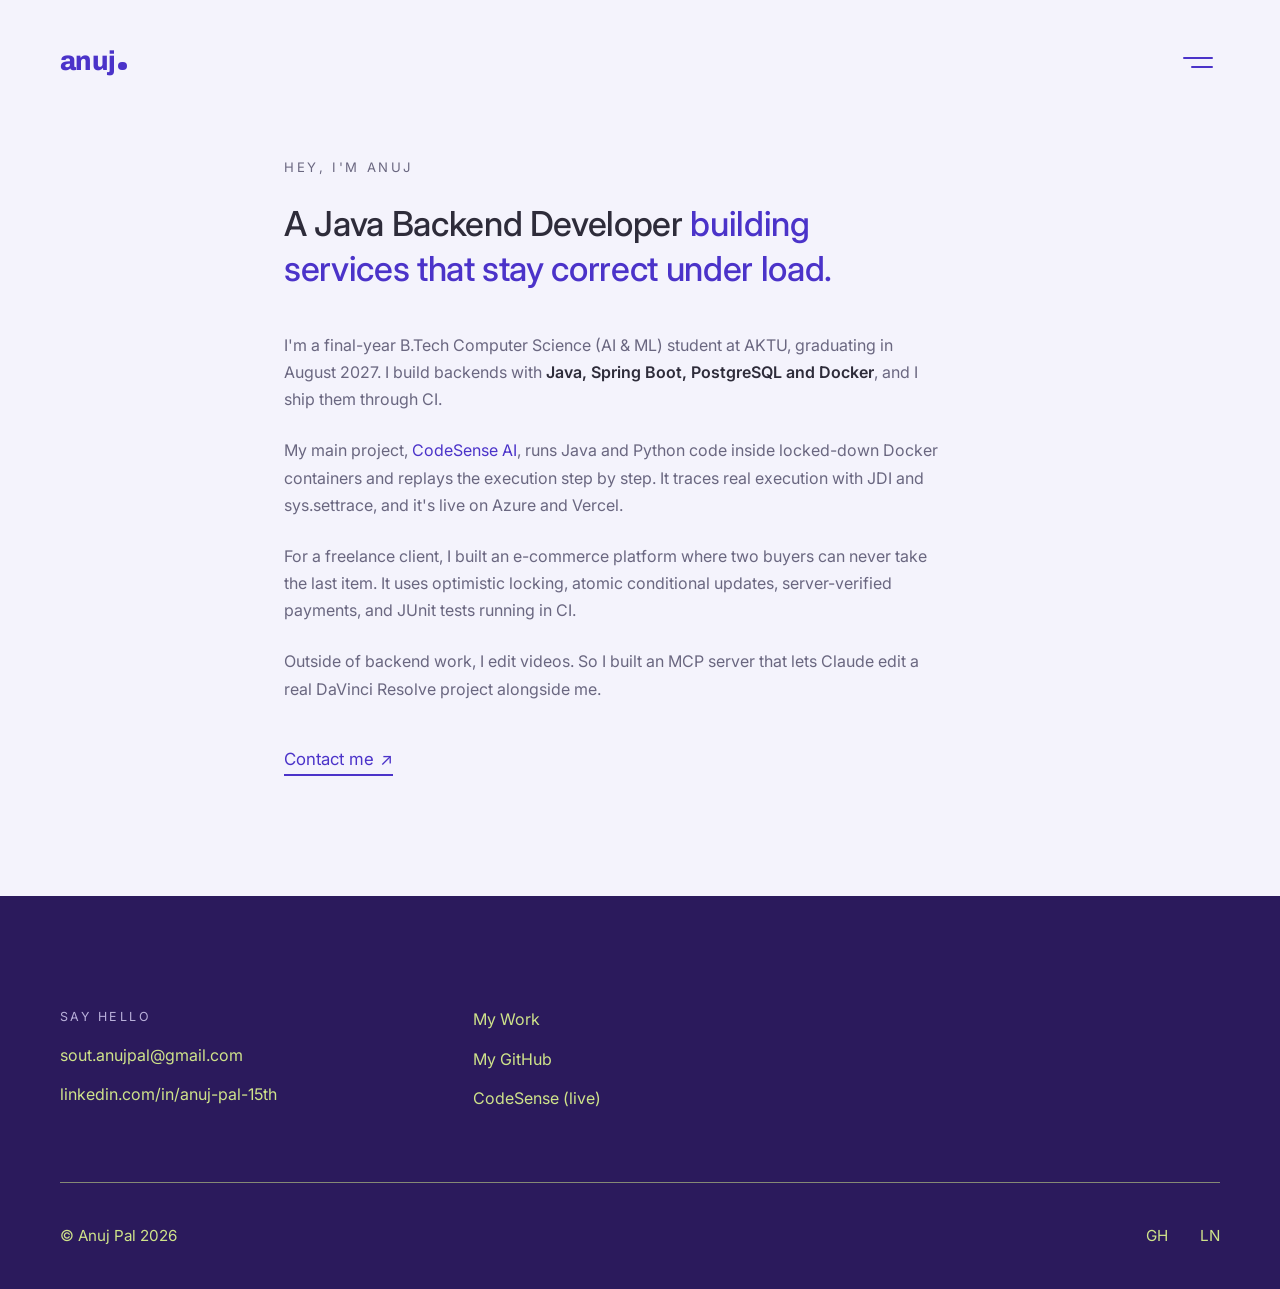
==== index.html @ 96952df8 "Minimal portfolio site: home and /work pages Co-Authored-By: Claude Opus 5.5 <noreply@anthropic.com>" ====
<!doctype html>
<html lang="en">
<head>
  <meta charset="utf-8">
  <meta name="viewport" content="width=device-width, initial-scale=1, viewport-fit=cover">
  <title>Anuj Pal · Java Backend Developer</title>
  <meta name="description" content="Anuj Pal, Java backend developer. Spring Boot, PostgreSQL, Docker and CI/CD. Final-year B.Tech CSE (AI & ML), graduating August 2027.">
  <meta property="og:title" content="Anuj Pal · Java Backend Developer">
  <meta property="og:description" content="I build Spring Boot services that stay correct under load.">
  <meta property="og:type" content="website">
  <link rel="icon" href="favicon.svg" type="image/svg+xml">
  <link rel="preconnect" href="https://fonts.googleapis.com">
  <link rel="preconnect" href="https://fonts.gstatic.com" crossorigin>
  <link rel="stylesheet" href="https://fonts.googleapis.com/css2?family=Inter:wght@400;500;600;700&family=Archivo:wdth,wght@62..125,500..900&display=swap">
  <link rel="stylesheet" href="styles.css">
  <script src="main.js" defer></script>
</head>
<body>
  <header class="gutter">
    <div class="shell">
      <a class="logo" href="./" aria-label="Anuj Pal, home">anuj<i aria-hidden="true"></i></a>
      <button class="burger" type="button" id="burger" aria-expanded="false" aria-controls="menu" aria-label="Open menu"><span></span><span></span></button>
    </div>
  </header>

  <nav class="menu" id="menu" aria-label="Menu">
    <ul>
      <li><a href="work/">My Work</a></li>
      <li><a href="https://github.com/Anujpal-15th" target="_blank" rel="noopener">My GitHub</a></li>
      <li><a href="https://codesense-ai-phi.vercel.app" target="_blank" rel="noopener">CodeSense (live)</a></li>
    </ul>
    <p class="lbl">Say hello</p>
    <ul><li><a href="mailto:sout.anujpal@gmail.com">sout.anujpal@gmail.com</a></li></ul>
    <div class="socials">
      <a href="https://github.com/Anujpal-15th" target="_blank" rel="noopener">GH</a>
      <a href="https://www.linkedin.com/in/anuj-pal-15th/" target="_blank" rel="noopener">LN</a>
    </div>
  </nav>

  <main class="gutter">
    <div class="shell">
      <section class="read">
        <p class="eyebrow rise">Hey, I'm Anuj</p>
        <h1 class="headline rise" style="animation-delay:.08s">A Java Backend Developer <em>building services that stay correct under load.</em></h1>
        <p class="rise" style="animation-delay:.16s">I'm a final-year B.Tech Computer Science (AI &amp; ML) student at AKTU, graduating in August 2027. I build backends with <strong>Java, Spring Boot, PostgreSQL and Docker</strong>, and I ship them through CI.</p>
        <p class="rise" style="animation-delay:.22s">My main project, <a href="https://codesense-ai-phi.vercel.app" target="_blank" rel="noopener">CodeSense AI</a>, runs Java and Python code inside locked-down Docker containers and replays the execution step by step. It traces real execution with JDI and sys.settrace, and it's live on Azure and Vercel.</p>
        <p class="rise" style="animation-delay:.28s">For a freelance client, I built an e-commerce platform where two buyers can never take the last item. It uses optimistic locking, atomic conditional updates, server-verified payments, and JUnit tests running in CI.</p>
        <p class="rise" style="animation-delay:.34s">Outside of backend work, I edit videos. So I built an MCP server that lets Claude edit a real DaVinci Resolve project alongside me.</p>
        <a class="cta rise" style="animation-delay:.4s" href="#contact">Contact me <span class="arr" aria-hidden="true">↗</span></a>
      </section>
    </div>
  </main>

  <footer class="gutter" id="contact">
    <div class="shell">
      <div class="foot-top">
        <div>
          <p class="lbl">Say hello</p>
          <ul>
            <li><a href="mailto:sout.anujpal@gmail.com">sout.anujpal@gmail.com</a></li>
            <li><a href="https://www.linkedin.com/in/anuj-pal-15th/" target="_blank" rel="noopener">linkedin.com/in/anuj-pal-15th</a></li>
          </ul>
        </div>
        <ul class="links">
          <li><a href="work/">My Work</a></li>
          <li><a href="https://github.com/Anujpal-15th" target="_blank" rel="noopener">My GitHub</a></li>
          <li><a href="https://codesense-ai-phi.vercel.app" target="_blank" rel="noopener">CodeSense (live)</a></li>
        </ul>
      </div>
      <div class="foot-bot">
        <span>© Anuj Pal 2026</span>
        <nav aria-label="Profiles">
          <a href="https://github.com/Anujpal-15th" target="_blank" rel="noopener">GH</a>
          <a href="https://www.linkedin.com/in/anuj-pal-15th/" target="_blank" rel="noopener">LN</a>
        </nav>
      </div>
    </div>
  </footer>
</body>
</html>
---- styles.css ----
:root {
  --bg: #F4F3FC;
  --card: #FFFFFF;
  --tile: #F7F6FD;
  --ink: #2E2C3A;
  --muted: #6A6780;
  --accent: #4B33C9;
  --line: #E4E1F3;
  --foot: #2B1A5C;
  --foot-ink: #CFE38A;
  --foot-muted: #B9B0DA;
  --sans: "Inter", "Segoe UI", system-ui, sans-serif;
  --display: "Archivo", "Inter", Arial, sans-serif;
  color-scheme: light;
}
@media (prefers-color-scheme: dark) {
  :root {
    --bg: #12111C; --card: #1A1828; --tile: #161424; --ink: #E7E5F2; --muted: #9D99B5; --accent: #A898FF; --line: #2A2740;
    --foot: #1F1446; --foot-ink: #CFE38A; --foot-muted: #A59CCB;
    color-scheme: dark;
  }
}

* { box-sizing: border-box; }
body { margin: 0; background: var(--bg); color: var(--ink); font-family: var(--sans); font-size: 1rem; line-height: 1.7; -webkit-font-smoothing: antialiased; }
a { color: var(--accent); text-decoration: none; }
:focus-visible { outline: 2px solid var(--accent); outline-offset: 3px; border-radius: 3px; }
.gutter { padding-left: max(16px, env(safe-area-inset-left, 0px)); padding-right: max(16px, env(safe-area-inset-right, 0px)); }
.shell { max-width: 1160px; margin: 0 auto; }

/* header */
header { padding-block: 40px 0; }
header .shell { display: flex; justify-content: space-between; align-items: center; }
.logo { font-family: var(--display); font-variation-settings: "wdth" 96, "wght" 800; font-size: 1.7rem; color: var(--accent); letter-spacing: -0.02em; line-height: 1; display: inline-flex; align-items: baseline; }
.logo i { display: inline-block; width: 0.32em; height: 0.32em; border-radius: 50%; background: var(--accent); margin-left: 2px; transition: transform .4s cubic-bezier(.3,1.6,.5,1); }
.logo:hover i { transform: translateY(-0.5em); }
.burger { width: 44px; height: 44px; border: 0; background: none; cursor: pointer; display: grid; place-content: center; gap: 7px; position: relative; z-index: 12; }
.burger span { display: block; height: 2px; background: var(--accent); border-radius: 2px; transition: transform .35s ease, width .35s ease; }
.burger span:first-child { width: 30px; }
.burger span:last-child { width: 22px; justify-self: end; }
.burger[aria-expanded="true"] span:first-child { transform: translateY(4.5px) rotate(45deg); width: 26px; }
.burger[aria-expanded="true"] span:last-child { transform: translateY(-4.5px) rotate(-45deg); width: 26px; }

/* menu card */
.menu {
  position: fixed; z-index: 11;
  top: calc(env(safe-area-inset-top, 0px) + 18px);
  right: max(16px, env(safe-area-inset-right, 0px));
  width: min(290px, calc(100vw - 32px));
  background: var(--card); border: 1px solid var(--line); border-radius: 4px;
  padding: 76px 40px 36px;
  box-shadow: 0 24px 60px -24px rgba(43, 26, 92, 0.25);
  transform-origin: top right; transform: scale(0.92); opacity: 0; visibility: hidden;
  transition: transform .3s cubic-bezier(.2,.8,.2,1), opacity .2s ease, visibility 0s .3s;
}
.menu.open { transform: none; opacity: 1; visibility: visible; transition: transform .3s cubic-bezier(.2,.8,.2,1), opacity .2s ease; }
.menu ul { list-style: none; margin: 0; padding: 0; display: grid; gap: 10px; font-size: 0.9rem; }
.menu .lbl { font-size: 0.72rem; letter-spacing: 0.18em; text-transform: uppercase; color: var(--muted); opacity: .6; margin: 28px 0 12px; }
.menu .socials { display: flex; gap: 22px; margin-top: 30px; font-size: 0.72rem; letter-spacing: 0.06em; }
.menu a:hover { text-decoration: underline; text-underline-offset: 4px; }

/* home */
main { padding-block: 72px 120px; }
.read { max-width: 760px; margin: 0 auto; padding-left: clamp(0px, 4vw, 24px); }
.eyebrow { font-size: 0.82rem; letter-spacing: 0.2em; text-transform: uppercase; color: var(--muted); margin: 0 0 22px; }
h1.headline { font-weight: 500; font-size: clamp(1.6rem, 3.6vw, 2.15rem); line-height: 1.3; letter-spacing: -0.01em; margin: 0 0 40px; text-wrap: balance; }
h1.headline em { font-style: normal; color: var(--accent); }
.read p { margin: 0 0 24px; color: var(--muted); max-width: 66ch; }
.read p strong { color: var(--ink); font-weight: 600; }
.cta { display: inline-flex; gap: 6px; align-items: center; margin-top: 18px; font-size: 1.05rem; padding-bottom: 3px; background: linear-gradient(var(--accent), var(--accent)) left bottom / 100% 2px no-repeat; transition: background-size .35s ease; }
.cta:hover { background-size: 0% 2px; background-position: right bottom; }
.cta .arr { display: inline-block; transition: transform .3s ease; }
.cta:hover .arr { transform: translate(3px, -3px); }

/* work */
.page-title { text-align: center; margin: 0 0 6px; font-weight: 600; font-size: 1.7rem; letter-spacing: -0.01em; }
.page-title span { color: var(--muted); font-weight: 500; }
.page-sub { text-align: center; color: var(--muted); font-size: 0.95rem; margin: 0 0 48px; }
.grid { display: grid; grid-template-columns: repeat(3, minmax(0, 1fr)); gap: 16px; max-width: 940px; margin: 0 auto; }
.item { background: var(--card); border-radius: 2px; overflow: hidden; display: flex; flex-direction: column; transition: transform .35s cubic-bezier(.2,.8,.2,1), box-shadow .35s ease; }
.item:hover { transform: translateY(-4px); box-shadow: 0 22px 40px -26px rgba(43, 26, 92, 0.35); }
.mark { background: var(--tile); aspect-ratio: 16 / 8; display: grid; place-items: center; }
.mark b { font-family: var(--display); font-size: clamp(1.3rem, 2.4vw, 1.75rem); letter-spacing: -0.02em; font-variation-settings: "wdth" var(--w, 100), "wght" 800; transition: font-variation-settings .5s ease; }
.item:hover .mark b { font-variation-settings: "wdth" 120, "wght" 900; }
.meta { padding: 20px 28px 24px; display: grid; gap: 2px; }
.meta .nm { font-weight: 600; font-size: 0.9rem; }
.meta .what { font-size: 0.82rem; color: var(--muted); line-height: 1.5; margin: 4px 0 6px; }
.meta a, .meta .priv { font-size: 0.9rem; overflow-wrap: anywhere; }
.meta .priv { color: var(--muted); }
@media (max-width: 860px) { .grid { grid-template-columns: repeat(2, minmax(0, 1fr)); } }
@media (max-width: 520px) { .grid { grid-template-columns: 1fr; } }

/* footer */
footer { background: var(--foot); color: var(--foot-ink); padding-block: 110px 40px; }
.foot-top { display: grid; grid-template-columns: 1fr 2fr; gap: 40px; padding-bottom: 70px; border-bottom: 1px solid color-mix(in srgb, var(--foot-ink) 55%, transparent); }
.foot-top .lbl { font-size: 0.78rem; letter-spacing: 0.2em; text-transform: uppercase; color: var(--foot-muted); margin: 0 0 14px; }
.foot-top ul { list-style: none; margin: 0; padding: 0; display: grid; gap: 12px; }
.foot-top .links { align-self: end; }
footer a { color: var(--foot-ink); }
footer a:hover { text-decoration: underline; text-underline-offset: 4px; }
.foot-bot { display: flex; justify-content: space-between; gap: 16px; flex-wrap: wrap; padding-top: 40px; font-size: 0.95rem; }
.foot-bot nav { display: flex; gap: 32px; }
@media (max-width: 600px) { .foot-top { grid-template-columns: 1fr; } footer { padding-block: 72px 32px; } }

/* entrance */
.rise { animation: rise .8s cubic-bezier(.2,.8,.2,1) both; }
@keyframes rise { from { transform: translateY(14px); opacity: .001; } }
@media (prefers-reduced-motion: reduce) {
  .rise { animation: none; }
  *, *::before, *::after { transition: none !important; }
}
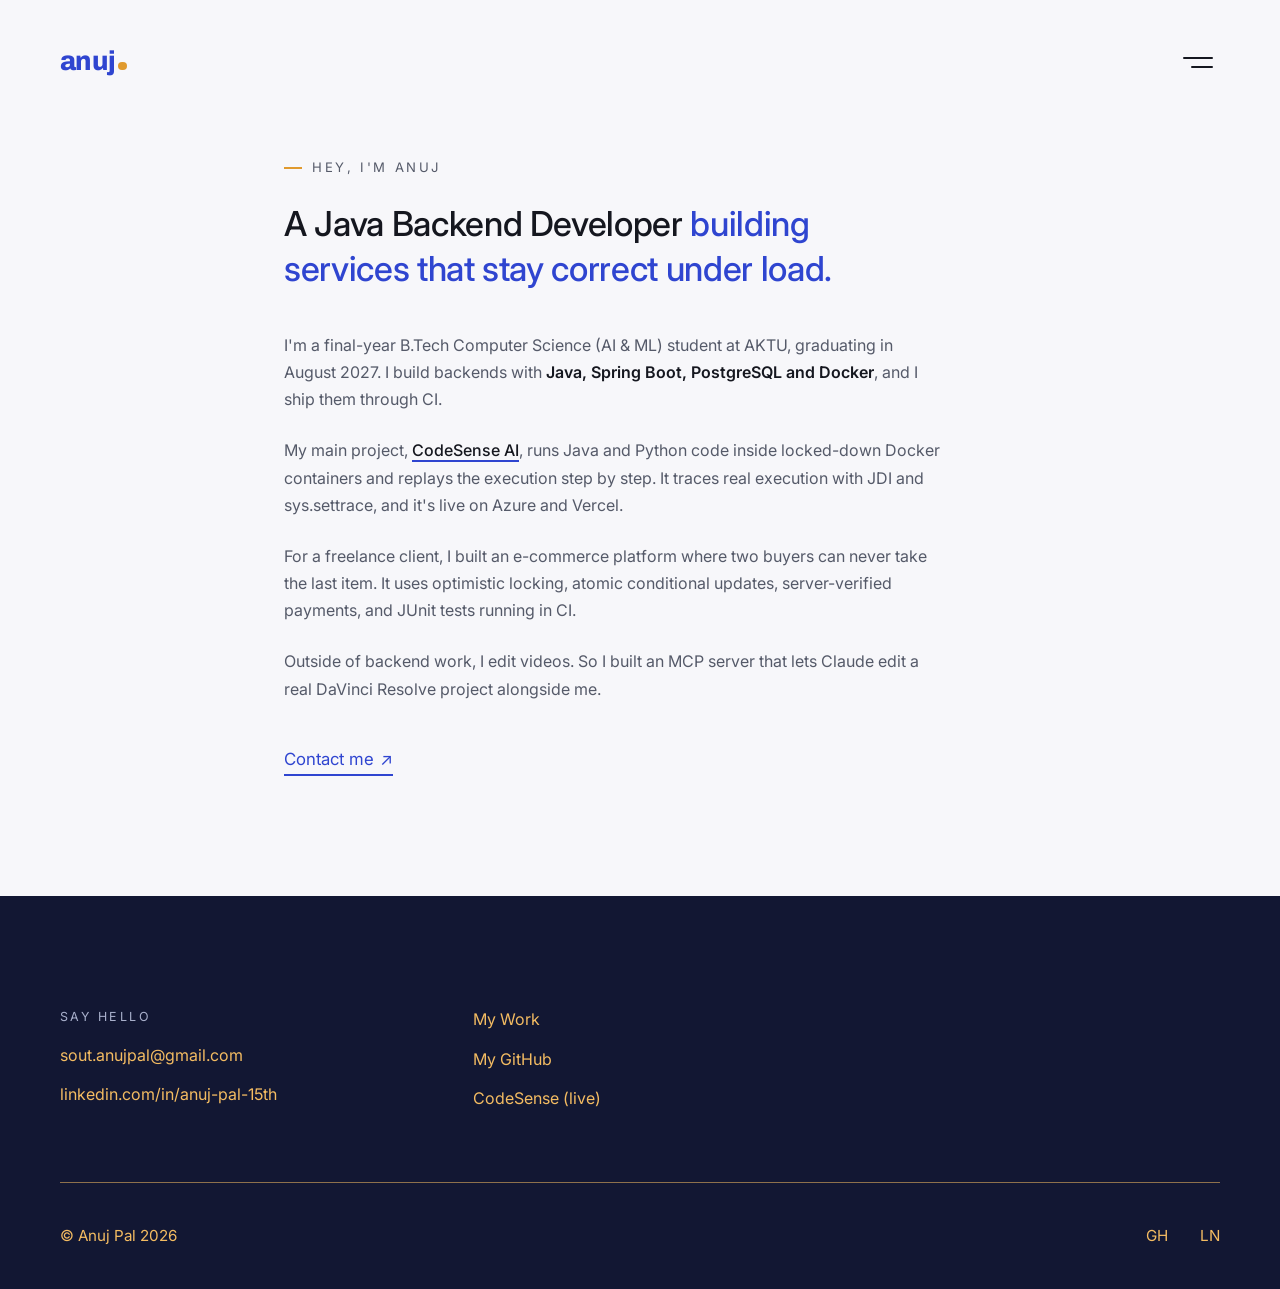
==== commit 11ca466b: "Make the site light-only Co-Authored-By: Claude Opus 5.5 <noreply@anthropic.com>" ====
--- a/index.html
+++ b/index.html
@@ -3,6 +3,7 @@
 <head>
   <meta charset="utf-8">
   <meta name="viewport" content="width=device-width, initial-scale=1, viewport-fit=cover">
+  <meta name="color-scheme" content="light only">
   <title>Anuj Pal · Java Backend Developer</title>
   <meta name="description" content="Anuj Pal, Java backend developer. Spring Boot, PostgreSQL, Docker and CI/CD. Final-year B.Tech CSE (AI & ML), graduating August 2027.">
   <meta property="og:title" content="Anuj Pal · Java Backend Developer">
--- a/styles.css
+++ b/styles.css
@@ -1,24 +1,22 @@
+/* Palette "ink & signal": cool indigo-tinted neutrals, one indigo-blue accent for meaning
+   (links, emphasis), one warm amber used sparingly as its split-complement (logo dot, footer).
+   All text pairs pass WCAG AA; amber on light paper is decoration only. */
 :root {
-  --bg: #F4F3FC;
+  --bg: #F7F7FA;
   --card: #FFFFFF;
-  --tile: #F7F6FD;
-  --ink: #2E2C3A;
-  --muted: #6A6780;
-  --accent: #4B33C9;
-  --line: #E4E1F3;
-  --foot: #2B1A5C;
-  --foot-ink: #CFE38A;
-  --foot-muted: #B9B0DA;
+  --tile: #F1F2F7;
+  --ink: #15171F;
+  --muted: #555A69;
+  --eyebrow: #6B7080;
+  --accent: #2F45D0;
+  --amber: #E09A2E;
+  --line: #E3E5EE;
+  --foot: #121733;
+  --foot-ink: #F4BC62;
+  --foot-muted: #A9B0CC;
   --sans: "Inter", "Segoe UI", system-ui, sans-serif;
   --display: "Archivo", "Inter", Arial, sans-serif;
-  color-scheme: light;
-}
-@media (prefers-color-scheme: dark) {
-  :root {
-    --bg: #12111C; --card: #1A1828; --tile: #161424; --ink: #E7E5F2; --muted: #9D99B5; --accent: #A898FF; --line: #2A2740;
-    --foot: #1F1446; --foot-ink: #CFE38A; --foot-muted: #A59CCB;
-    color-scheme: dark;
-  }
+  color-scheme: light only; /* light-only by design: no dark theme, and browsers shouldn't auto-darken it */
 }
 
 * { box-sizing: border-box; }
@@ -32,10 +30,10 @@
 header { padding-block: 40px 0; }
 header .shell { display: flex; justify-content: space-between; align-items: center; }
 .logo { font-family: var(--display); font-variation-settings: "wdth" 96, "wght" 800; font-size: 1.7rem; color: var(--accent); letter-spacing: -0.02em; line-height: 1; display: inline-flex; align-items: baseline; }
-.logo i { display: inline-block; width: 0.32em; height: 0.32em; border-radius: 50%; background: var(--accent); margin-left: 2px; transition: transform .4s cubic-bezier(.3,1.6,.5,1); }
+.logo i { display: inline-block; width: 0.32em; height: 0.32em; border-radius: 50%; background: var(--amber); margin-left: 2px; transition: transform .4s cubic-bezier(.3,1.6,.5,1); }
 .logo:hover i { transform: translateY(-0.5em); }
 .burger { width: 44px; height: 44px; border: 0; background: none; cursor: pointer; display: grid; place-content: center; gap: 7px; position: relative; z-index: 12; }
-.burger span { display: block; height: 2px; background: var(--accent); border-radius: 2px; transition: transform .35s ease, width .35s ease; }
+.burger span { display: block; height: 2px; background: var(--ink); border-radius: 2px; transition: transform .35s ease, width .35s ease; }
 .burger span:first-child { width: 30px; }
 .burger span:last-child { width: 22px; justify-self: end; }
 .burger[aria-expanded="true"] span:first-child { transform: translateY(4.5px) rotate(45deg); width: 26px; }
@@ -49,7 +47,7 @@
   width: min(290px, calc(100vw - 32px));
   background: var(--card); border: 1px solid var(--line); border-radius: 4px;
   padding: 76px 40px 36px;
-  box-shadow: 0 24px 60px -24px rgba(43, 26, 92, 0.25);
+  box-shadow: 0 24px 60px -24px rgba(18, 23, 51, 0.18);
   transform-origin: top right; transform: scale(0.92); opacity: 0; visibility: hidden;
   transition: transform .3s cubic-bezier(.2,.8,.2,1), opacity .2s ease, visibility 0s .3s;
 }
@@ -62,11 +60,15 @@
 /* home */
 main { padding-block: 72px 120px; }
 .read { max-width: 760px; margin: 0 auto; padding-left: clamp(0px, 4vw, 24px); }
-.eyebrow { font-size: 0.82rem; letter-spacing: 0.2em; text-transform: uppercase; color: var(--muted); margin: 0 0 22px; }
+.eyebrow { font-size: 0.82rem; letter-spacing: 0.2em; text-transform: uppercase; color: var(--eyebrow); margin: 0 0 22px; }
+.eyebrow::before { content: ""; display: inline-block; width: 18px; height: 2px; background: var(--amber); vertical-align: middle; margin-right: 10px; }
 h1.headline { font-weight: 500; font-size: clamp(1.6rem, 3.6vw, 2.15rem); line-height: 1.3; letter-spacing: -0.01em; margin: 0 0 40px; text-wrap: balance; }
 h1.headline em { font-style: normal; color: var(--accent); }
 .read p { margin: 0 0 24px; color: var(--muted); max-width: 66ch; }
 .read p strong { color: var(--ink); font-weight: 600; }
+/* body links get an underline so they never read as the headline's emphasis colour */
+.read p a { color: var(--ink); font-weight: 500; text-decoration: underline; text-decoration-color: var(--accent); text-decoration-thickness: 2px; text-underline-offset: 4px; }
+.read p a:hover { color: var(--accent); }
 .cta { display: inline-flex; gap: 6px; align-items: center; margin-top: 18px; font-size: 1.05rem; padding-bottom: 3px; background: linear-gradient(var(--accent), var(--accent)) left bottom / 100% 2px no-repeat; transition: background-size .35s ease; }
 .cta:hover { background-size: 0% 2px; background-position: right bottom; }
 .cta .arr { display: inline-block; transition: transform .3s ease; }
@@ -78,7 +80,7 @@
 .page-sub { text-align: center; color: var(--muted); font-size: 0.95rem; margin: 0 0 48px; }
 .grid { display: grid; grid-template-columns: repeat(3, minmax(0, 1fr)); gap: 16px; max-width: 940px; margin: 0 auto; }
 .item { background: var(--card); border-radius: 2px; overflow: hidden; display: flex; flex-direction: column; transition: transform .35s cubic-bezier(.2,.8,.2,1), box-shadow .35s ease; }
-.item:hover { transform: translateY(-4px); box-shadow: 0 22px 40px -26px rgba(43, 26, 92, 0.35); }
+.item:hover { transform: translateY(-4px); box-shadow: 0 22px 40px -26px rgba(18, 23, 51, 0.28); }
 .mark { background: var(--tile); aspect-ratio: 16 / 8; display: grid; place-items: center; }
 .mark b { font-family: var(--display); font-size: clamp(1.3rem, 2.4vw, 1.75rem); letter-spacing: -0.02em; font-variation-settings: "wdth" var(--w, 100), "wght" 800; transition: font-variation-settings .5s ease; }
 .item:hover .mark b { font-variation-settings: "wdth" 120, "wght" 900; }
@@ -104,7 +106,8 @@
 
 /* entrance */
 .rise { animation: rise .8s cubic-bezier(.2,.8,.2,1) both; }
-@keyframes rise { from { transform: translateY(14px); opacity: .001; } }
+/* motion only, never hides text: if an animation stalls, the page still reads at full contrast */
+@keyframes rise { from { transform: translateY(14px); } }
 @media (prefers-reduced-motion: reduce) {
   .rise { animation: none; }
   *, *::before, *::after { transition: none !important; }
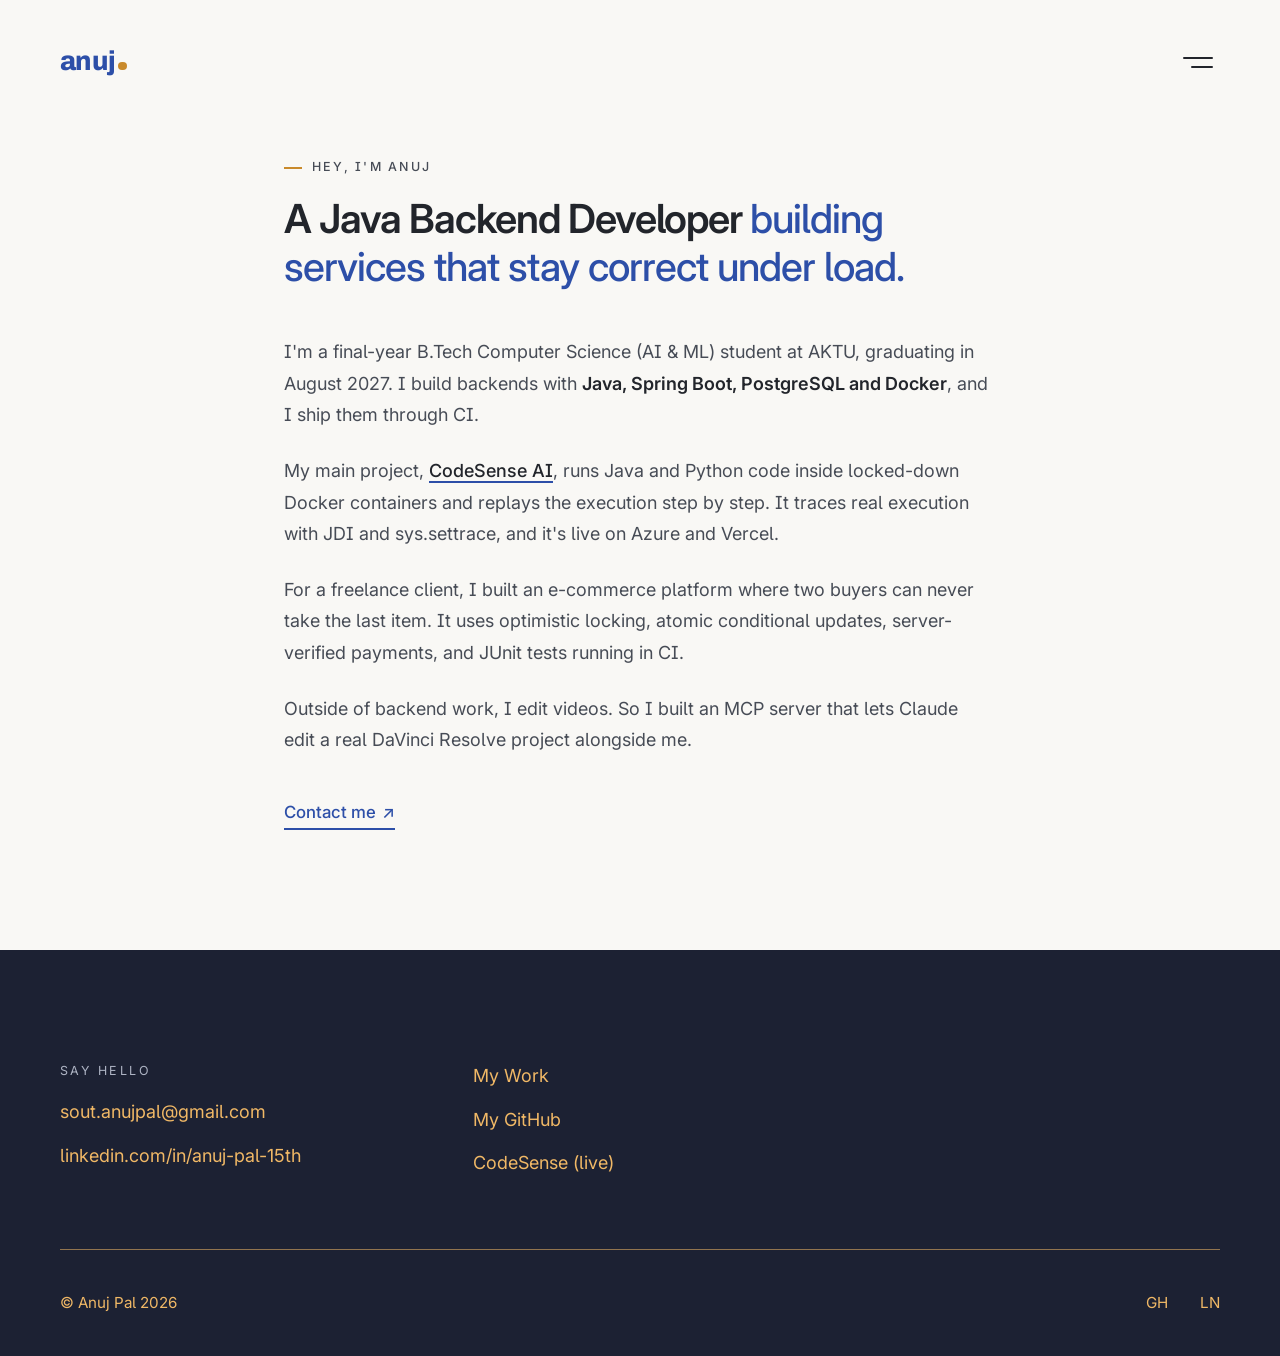
==== commit 91fb26c6: "Eye-friendly light palette and reading typography Co-Authored-By: Claude Opus 5.5 <noreply@anthropic" ====
--- a/index.html
+++ b/index.html
@@ -12,7 +12,7 @@
   <link rel="icon" href="favicon.svg" type="image/svg+xml">
   <link rel="preconnect" href="https://fonts.googleapis.com">
   <link rel="preconnect" href="https://fonts.gstatic.com" crossorigin>
-  <link rel="stylesheet" href="https://fonts.googleapis.com/css2?family=Inter:wght@400;500;600;700&family=Archivo:wdth,wght@62..125,500..900&display=swap">
+  <link rel="stylesheet" href="https://fonts.googleapis.com/css2?family=Inter:opsz,wght@14..32,400..700&family=Archivo:wdth,wght@62..125,500..900&display=swap">
   <link rel="stylesheet" href="styles.css">
   <script src="main.js" defer></script>
 </head>
--- a/styles.css
+++ b/styles.css
@@ -1,26 +1,35 @@
-/* Palette "ink & signal": cool indigo-tinted neutrals, one indigo-blue accent for meaning
-   (links, emphasis), one warm amber used sparingly as its split-complement (logo dot, footer).
-   All text pairs pass WCAG AA; amber on light paper is decoration only. */
+/* Palette "paper & ink", tuned for long reading without eye strain:
+   - paper is a soft off-white (#F9F8F5), not pure white, so large areas don't glare;
+   - text is dark graphite (14.5:1), not pure black (21:1), which halos on bright screens;
+   - body text sits at 8:1 (AAA), the accent at 7:1 (AAA), so nothing is faint;
+   - one calm cobalt for meaning, a muted amber only as decoration, nothing neon. */
 :root {
-  --bg: #F7F7FA;
+  --bg: #F9F8F5;
   --card: #FFFFFF;
-  --tile: #F1F2F7;
-  --ink: #15171F;
-  --muted: #555A69;
-  --eyebrow: #6B7080;
-  --accent: #2F45D0;
-  --amber: #E09A2E;
-  --line: #E3E5EE;
-  --foot: #121733;
-  --foot-ink: #F4BC62;
-  --foot-muted: #A9B0CC;
+  --tile: #F2F1EC;
+  --ink: #22252B;
+  --muted: #474C56;
+  --eyebrow: #676C76;
+  --accent: #2D4FA8;
+  --amber: #C98A2B;
+  --line: #E7E5DF;
+  --foot: #1C2133;
+  --foot-ink: #F0B866;
+  --foot-muted: #AEB4C4;
   --sans: "Inter", "Segoe UI", system-ui, sans-serif;
   --display: "Archivo", "Inter", Arial, sans-serif;
   color-scheme: light only; /* light-only by design: no dark theme, and browsers shouldn't auto-darken it */
 }
 
 * { box-sizing: border-box; }
-body { margin: 0; background: var(--bg); color: var(--ink); font-family: var(--sans); font-size: 1rem; line-height: 1.7; -webkit-font-smoothing: antialiased; }
+/* Type: Inter with optical sizing; tailed l and serifed I so l, I and 1 never look alike */
+body {
+  margin: 0; background: var(--bg); color: var(--ink);
+  font-family: var(--sans); font-size: 1.0625rem; line-height: 1.75;
+  font-optical-sizing: auto; font-feature-settings: "cv05", "cv08";
+  -webkit-font-smoothing: antialiased; text-rendering: optimizeLegibility;
+}
+@media (min-width: 900px) { body { font-size: 1.125rem; } }
 a { color: var(--accent); text-decoration: none; }
 :focus-visible { outline: 2px solid var(--accent); outline-offset: 3px; border-radius: 3px; }
 .gutter { padding-left: max(16px, env(safe-area-inset-left, 0px)); padding-right: max(16px, env(safe-area-inset-right, 0px)); }
@@ -60,34 +69,34 @@
 /* home */
 main { padding-block: 72px 120px; }
 .read { max-width: 760px; margin: 0 auto; padding-left: clamp(0px, 4vw, 24px); }
-.eyebrow { font-size: 0.82rem; letter-spacing: 0.2em; text-transform: uppercase; color: var(--eyebrow); margin: 0 0 22px; }
+.eyebrow { font-size: 0.78rem; font-weight: 500; letter-spacing: 0.18em; text-transform: uppercase; color: var(--eyebrow); margin: 0 0 22px; }
 .eyebrow::before { content: ""; display: inline-block; width: 18px; height: 2px; background: var(--amber); vertical-align: middle; margin-right: 10px; }
-h1.headline { font-weight: 500; font-size: clamp(1.6rem, 3.6vw, 2.15rem); line-height: 1.3; letter-spacing: -0.01em; margin: 0 0 40px; text-wrap: balance; }
-h1.headline em { font-style: normal; color: var(--accent); }
-.read p { margin: 0 0 24px; color: var(--muted); max-width: 66ch; }
+h1.headline { font-weight: 600; font-size: clamp(1.75rem, 3.9vw, 2.5rem); line-height: 1.22; letter-spacing: -0.025em; margin: 0 0 44px; text-wrap: balance; }
+h1.headline em { font-style: normal; font-weight: 500; color: var(--accent); }
+.read p { margin: 0 0 1.35em; color: var(--muted); max-width: 64ch; text-wrap: pretty; }
 .read p strong { color: var(--ink); font-weight: 600; }
 /* body links get an underline so they never read as the headline's emphasis colour */
 .read p a { color: var(--ink); font-weight: 500; text-decoration: underline; text-decoration-color: var(--accent); text-decoration-thickness: 2px; text-underline-offset: 4px; }
 .read p a:hover { color: var(--accent); }
-.cta { display: inline-flex; gap: 6px; align-items: center; margin-top: 18px; font-size: 1.05rem; padding-bottom: 3px; background: linear-gradient(var(--accent), var(--accent)) left bottom / 100% 2px no-repeat; transition: background-size .35s ease; }
+.cta { display: inline-flex; gap: 6px; align-items: center; margin-top: 18px; font-size: 1.05rem; font-weight: 500; padding-bottom: 3px; background: linear-gradient(var(--accent), var(--accent)) left bottom / 100% 2px no-repeat; transition: background-size .35s ease; }
 .cta:hover { background-size: 0% 2px; background-position: right bottom; }
 .cta .arr { display: inline-block; transition: transform .3s ease; }
 .cta:hover .arr { transform: translate(3px, -3px); }
 
 /* work */
-.page-title { text-align: center; margin: 0 0 6px; font-weight: 600; font-size: 1.7rem; letter-spacing: -0.01em; }
+.page-title { text-align: center; margin: 0 0 6px; font-weight: 600; font-size: clamp(1.75rem, 3.4vw, 2.25rem); letter-spacing: -0.025em; }
 .page-title span { color: var(--muted); font-weight: 500; }
 .page-sub { text-align: center; color: var(--muted); font-size: 0.95rem; margin: 0 0 48px; }
 .grid { display: grid; grid-template-columns: repeat(3, minmax(0, 1fr)); gap: 16px; max-width: 940px; margin: 0 auto; }
-.item { background: var(--card); border-radius: 2px; overflow: hidden; display: flex; flex-direction: column; transition: transform .35s cubic-bezier(.2,.8,.2,1), box-shadow .35s ease; }
+.item { background: var(--card); border: 1px solid var(--line); border-radius: 6px; overflow: hidden; display: flex; flex-direction: column; transition: transform .35s cubic-bezier(.2,.8,.2,1), box-shadow .35s ease; }
 .item:hover { transform: translateY(-4px); box-shadow: 0 22px 40px -26px rgba(18, 23, 51, 0.28); }
 .mark { background: var(--tile); aspect-ratio: 16 / 8; display: grid; place-items: center; }
 .mark b { font-family: var(--display); font-size: clamp(1.3rem, 2.4vw, 1.75rem); letter-spacing: -0.02em; font-variation-settings: "wdth" var(--w, 100), "wght" 800; transition: font-variation-settings .5s ease; }
 .item:hover .mark b { font-variation-settings: "wdth" 120, "wght" 900; }
 .meta { padding: 20px 28px 24px; display: grid; gap: 2px; }
-.meta .nm { font-weight: 600; font-size: 0.9rem; }
-.meta .what { font-size: 0.82rem; color: var(--muted); line-height: 1.5; margin: 4px 0 6px; }
-.meta a, .meta .priv { font-size: 0.9rem; overflow-wrap: anywhere; }
+.meta .nm { font-weight: 600; font-size: 0.95rem; }
+.meta .what { font-size: 0.875rem; color: var(--muted); line-height: 1.55; margin: 4px 0 8px; }
+.meta a, .meta .priv { font-size: 0.875rem; font-weight: 500; overflow-wrap: anywhere; }
 .meta .priv { color: var(--muted); }
 @media (max-width: 860px) { .grid { grid-template-columns: repeat(2, minmax(0, 1fr)); } }
 @media (max-width: 520px) { .grid { grid-template-columns: 1fr; } }
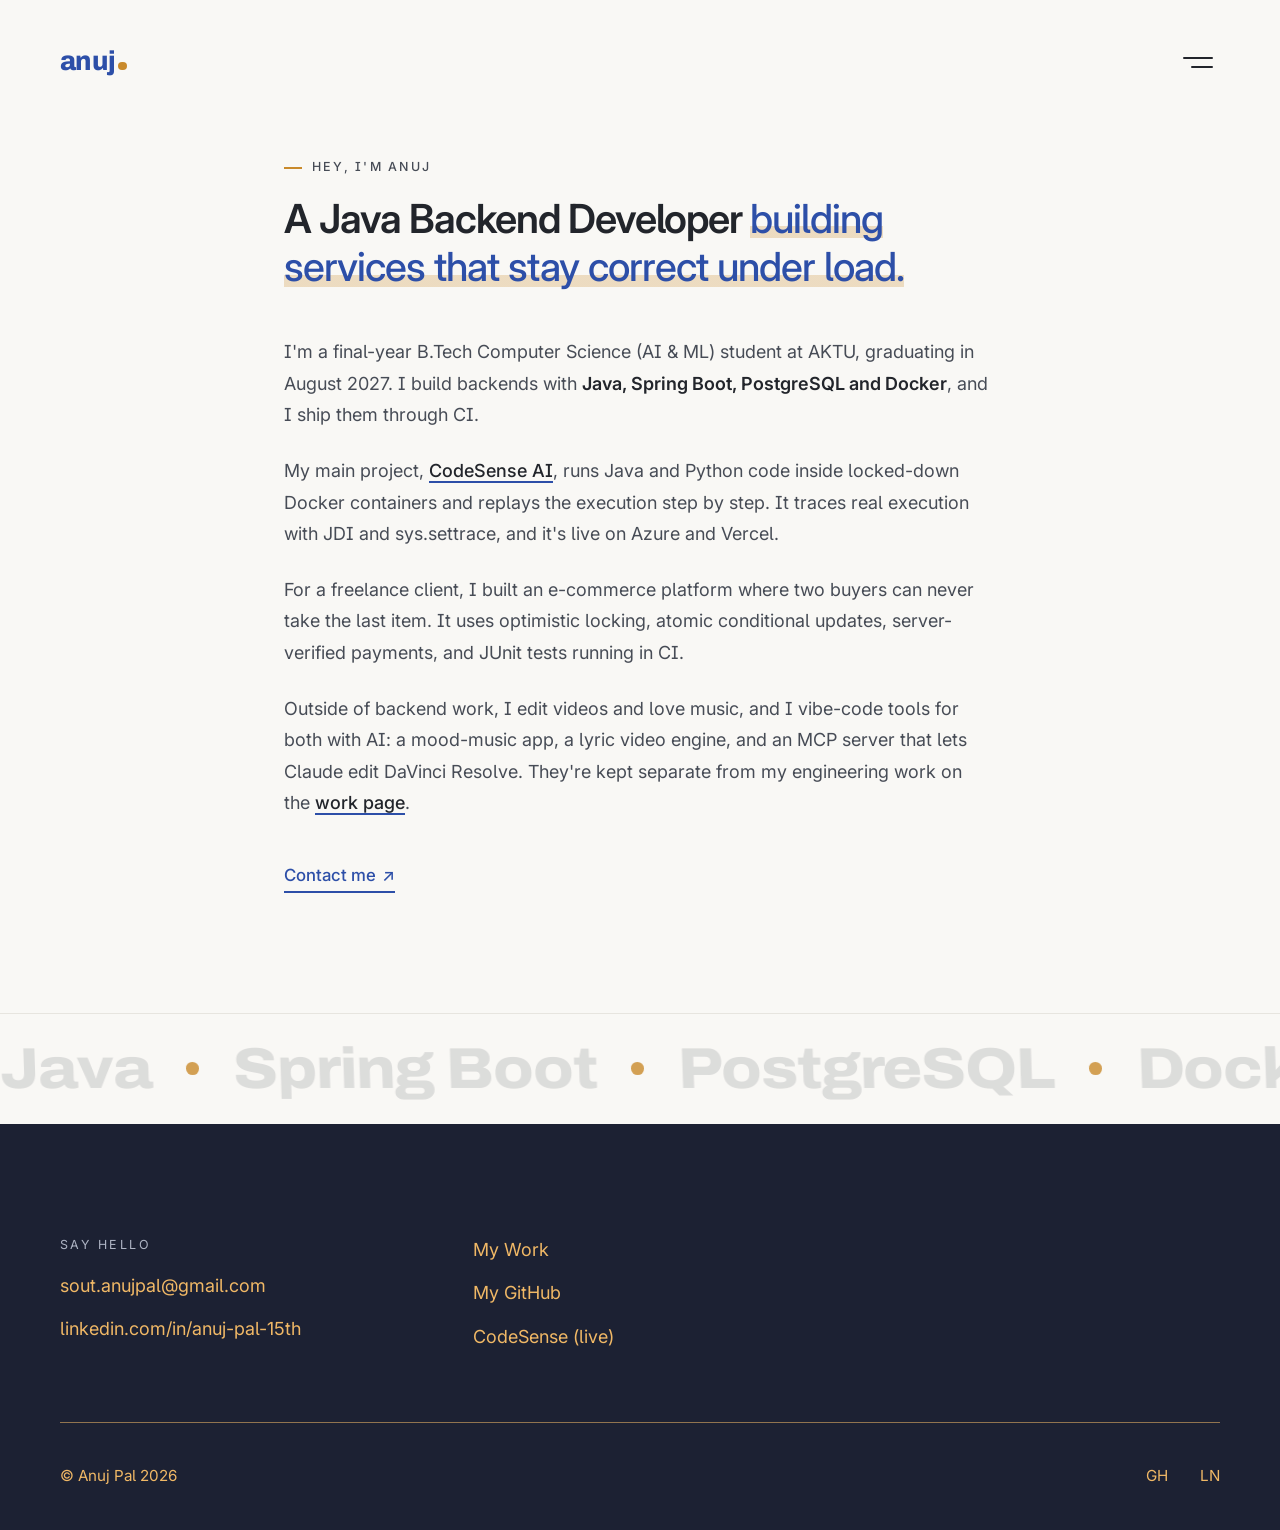
==== commit 0d0fd4f1: "Split work into engineering and vibe-coded; add type, scroll and ticker motion Co-Authored-By: Claud" ====
--- a/index.html
+++ b/index.html
@@ -12,7 +12,7 @@
   <link rel="icon" href="favicon.svg" type="image/svg+xml">
   <link rel="preconnect" href="https://fonts.googleapis.com">
   <link rel="preconnect" href="https://fonts.gstatic.com" crossorigin>
-  <link rel="stylesheet" href="https://fonts.googleapis.com/css2?family=Inter:opsz,wght@14..32,400..700&family=Archivo:wdth,wght@62..125,500..900&display=swap">
+  <link rel="stylesheet" href="https://fonts.googleapis.com/css2?family=Inter:opsz,wght@14..32,300..800&family=Archivo:wdth,wght@62..125,500..900&display=swap">
   <link rel="stylesheet" href="styles.css">
   <script src="main.js" defer></script>
 </head>
@@ -42,15 +42,17 @@
     <div class="shell">
       <section class="read">
         <p class="eyebrow rise">Hey, I'm Anuj</p>
-        <h1 class="headline rise" style="animation-delay:.08s">A Java Backend Developer <em>building services that stay correct under load.</em></h1>
+        <h1 class="headline" data-split>A Java Backend Developer <em>building services that stay correct under load.</em></h1>
         <p class="rise" style="animation-delay:.16s">I'm a final-year B.Tech Computer Science (AI &amp; ML) student at AKTU, graduating in August 2027. I build backends with <strong>Java, Spring Boot, PostgreSQL and Docker</strong>, and I ship them through CI.</p>
         <p class="rise" style="animation-delay:.22s">My main project, <a href="https://codesense-ai-phi.vercel.app" target="_blank" rel="noopener">CodeSense AI</a>, runs Java and Python code inside locked-down Docker containers and replays the execution step by step. It traces real execution with JDI and sys.settrace, and it's live on Azure and Vercel.</p>
         <p class="rise" style="animation-delay:.28s">For a freelance client, I built an e-commerce platform where two buyers can never take the last item. It uses optimistic locking, atomic conditional updates, server-verified payments, and JUnit tests running in CI.</p>
-        <p class="rise" style="animation-delay:.34s">Outside of backend work, I edit videos. So I built an MCP server that lets Claude edit a real DaVinci Resolve project alongside me.</p>
+        <p class="rise" style="animation-delay:.34s">Outside of backend work, I edit videos and love music, and I vibe-code tools for both with AI: a mood-music app, a lyric video engine, and an MCP server that lets Claude edit DaVinci Resolve. They're kept separate from my engineering work on the <a href="work/">work page</a>.</p>
         <a class="cta rise" style="animation-delay:.4s" href="#contact">Contact me <span class="arr" aria-hidden="true">↗</span></a>
       </section>
     </div>
   </main>
+
+  <div class="ticker" aria-hidden="true"><div class="ticker-track"><span>Java</span><span>Spring Boot</span><span>PostgreSQL</span><span>Docker</span><span>Hibernate</span><span>JUnit</span><span>GitHub Actions</span><span>Azure</span></div></div>
 
   <footer class="gutter" id="contact">
     <div class="shell">
--- a/styles.css
+++ b/styles.css
@@ -88,8 +88,19 @@
 .page-title span { color: var(--muted); font-weight: 500; }
 .page-sub { text-align: center; color: var(--muted); font-size: 0.95rem; margin: 0 0 48px; }
 .grid { display: grid; grid-template-columns: repeat(3, minmax(0, 1fr)); gap: 16px; max-width: 940px; margin: 0 auto; }
-.item { background: var(--card); border: 1px solid var(--line); border-radius: 6px; overflow: hidden; display: flex; flex-direction: column; transition: transform .35s cubic-bezier(.2,.8,.2,1), box-shadow .35s ease; }
-.item:hover { transform: translateY(-4px); box-shadow: 0 22px 40px -26px rgba(18, 23, 51, 0.28); }
+.item {
+  position: relative; background: var(--card); border: 1px solid var(--line); border-radius: 6px; overflow: hidden;
+  display: flex; flex-direction: column;
+  transform: perspective(900px) rotateX(var(--rx, 0deg)) rotateY(var(--ry, 0deg));
+  transition: translate .7s cubic-bezier(.2,.8,.2,1) calc(var(--i, 0) * 70ms), transform .25s ease, box-shadow .35s ease;
+}
+.item:hover { translate: 0 -4px; box-shadow: 0 22px 40px -26px rgba(18, 23, 51, 0.28); transition-delay: 0s; }
+/* cursor spotlight */
+.item::after { content: ""; position: absolute; inset: 0; pointer-events: none; opacity: 0; transition: opacity .3s ease;
+  background: radial-gradient(260px circle at var(--mx, 50%) var(--my, 50%), color-mix(in srgb, var(--accent) 9%, transparent), transparent 70%); }
+.item:hover::after { opacity: 1; }
+/* scroll reveal: moves only, never hides */
+.item.pre { translate: 0 28px; }
 .mark { background: var(--tile); aspect-ratio: 16 / 8; display: grid; place-items: center; }
 .mark b { font-family: var(--display); font-size: clamp(1.3rem, 2.4vw, 1.75rem); letter-spacing: -0.02em; font-variation-settings: "wdth" var(--w, 100), "wght" 800; transition: font-variation-settings .5s ease; }
 .item:hover .mark b { font-variation-settings: "wdth" 120, "wght" 900; }
@@ -98,8 +109,47 @@
 .meta .what { font-size: 0.875rem; color: var(--muted); line-height: 1.55; margin: 4px 0 8px; }
 .meta a, .meta .priv { font-size: 0.875rem; font-weight: 500; overflow-wrap: anywhere; }
 .meta .priv { color: var(--muted); }
+.meta .tag { font-size: 0.7rem; font-weight: 500; letter-spacing: 0.08em; text-transform: uppercase; color: var(--eyebrow); margin-bottom: 4px; }
+
+/* work groups */
+.group { max-width: 940px; margin: 64px auto 0; }
+.group-head { display: grid; grid-template-columns: 1fr auto; column-gap: 24px; row-gap: 4px; align-items: end; margin-bottom: 22px; padding-bottom: 18px; border-bottom: 1px solid var(--line); }
+.group-head h2 { grid-column: 1; margin: 0; font-size: 1.3rem; font-weight: 600; letter-spacing: -0.015em; }
+.group-head p { grid-column: 1; margin: 0; color: var(--muted); font-size: 0.95rem; max-width: 62ch; }
+.group-head .count {
+  grid-column: 2; grid-row: 1 / span 2; font-family: var(--display); line-height: .85; font-size: clamp(2.6rem, 6vw, 4rem);
+  color: color-mix(in srgb, var(--ink) 16%, transparent);
+  font-variation-settings: "wdth" 125, "wght" 800;
+  transition: font-variation-settings 1.1s cubic-bezier(.2,.8,.2,1), color 1.1s ease;
+}
+.group.pre .count { font-variation-settings: "wdth" 62, "wght" 200; color: color-mix(in srgb, var(--amber) 70%, transparent); }
+/* vibe-coded cards look deliberately lighter-weight: dashed edge, striped tile */
+.vibe .item { border-style: dashed; border-color: #D8D5CC; }
+.vibe .mark { background: repeating-linear-gradient(135deg, var(--tile) 0 12px, #EDEBE4 12px 24px); }
+.vibe .group-head h2::after { content: "AI-built"; margin-left: 10px; vertical-align: 3px; font-size: 0.68rem; font-weight: 600; letter-spacing: 0.08em; text-transform: uppercase; color: #8A5A12; background: color-mix(in srgb, var(--amber) 18%, transparent); padding: 3px 8px; border-radius: 999px; }
 @media (max-width: 860px) { .grid { grid-template-columns: repeat(2, minmax(0, 1fr)); } }
 @media (max-width: 520px) { .grid { grid-template-columns: 1fr; } }
+
+/* headline: words settle from light to their final weight; near the cursor they get heavier */
+.headline .w { display: inline-block; transition: font-weight .35s cubic-bezier(.2,.8,.2,1); animation: settle 1s cubic-bezier(.2,.8,.2,1) backwards; animation-delay: calc(120ms + var(--i) * 55ms); }
+@keyframes settle { from { font-weight: 300; translate: 0 .22em; } }
+/* hand-drawn style highlight that sweeps under the accent phrase */
+h1.headline em {
+  background: linear-gradient(color-mix(in srgb, var(--amber) 26%, transparent), color-mix(in srgb, var(--amber) 26%, transparent)) left 88% / 100% .3em no-repeat;
+  animation: mark 1s cubic-bezier(.6,0,.2,1) 1.1s backwards; -webkit-box-decoration-break: clone; box-decoration-break: clone;
+}
+@keyframes mark { from { background-size: 0% .3em; } }
+.eyebrow::before { animation: grow .8s cubic-bezier(.2,.8,.2,1) backwards; }
+@keyframes grow { from { width: 0; } }
+
+/* ticker band: tech stack scrolls slowly, leans with scroll speed */
+.ticker { overflow: hidden; border-top: 1px solid var(--line); padding-block: 26px; background: var(--bg); }
+.ticker-track { display: flex; width: max-content; animation: ticker 48s linear infinite; transform: skewX(var(--skew, 0deg)); }
+.ticker:hover .ticker-track { animation-play-state: paused; }
+.ticker span { font-family: var(--display); font-variation-settings: "wdth" 112, "wght" 800; font-size: clamp(2rem, 5vw, 3.6rem); line-height: 1; letter-spacing: -0.02em; color: color-mix(in srgb, var(--ink) 13%, transparent); white-space: nowrap; display: inline-flex; align-items: center; transition: color .3s ease; }
+.ticker span::after { content: ""; width: .22em; height: .22em; border-radius: 50%; background: var(--amber); margin: 0 .6em; opacity: .8; }
+.ticker span:hover { color: var(--accent); }
+@keyframes ticker { to { translate: -50% 0; } }
 
 /* footer */
 footer { background: var(--foot); color: var(--foot-ink); padding-block: 110px 40px; }
@@ -118,6 +168,6 @@
 /* motion only, never hides text: if an animation stalls, the page still reads at full contrast */
 @keyframes rise { from { transform: translateY(14px); } }
 @media (prefers-reduced-motion: reduce) {
-  .rise { animation: none; }
+  .rise, .headline .w, h1.headline em, .eyebrow::before, .ticker-track { animation: none; }
   *, *::before, *::after { transition: none !important; }
 }
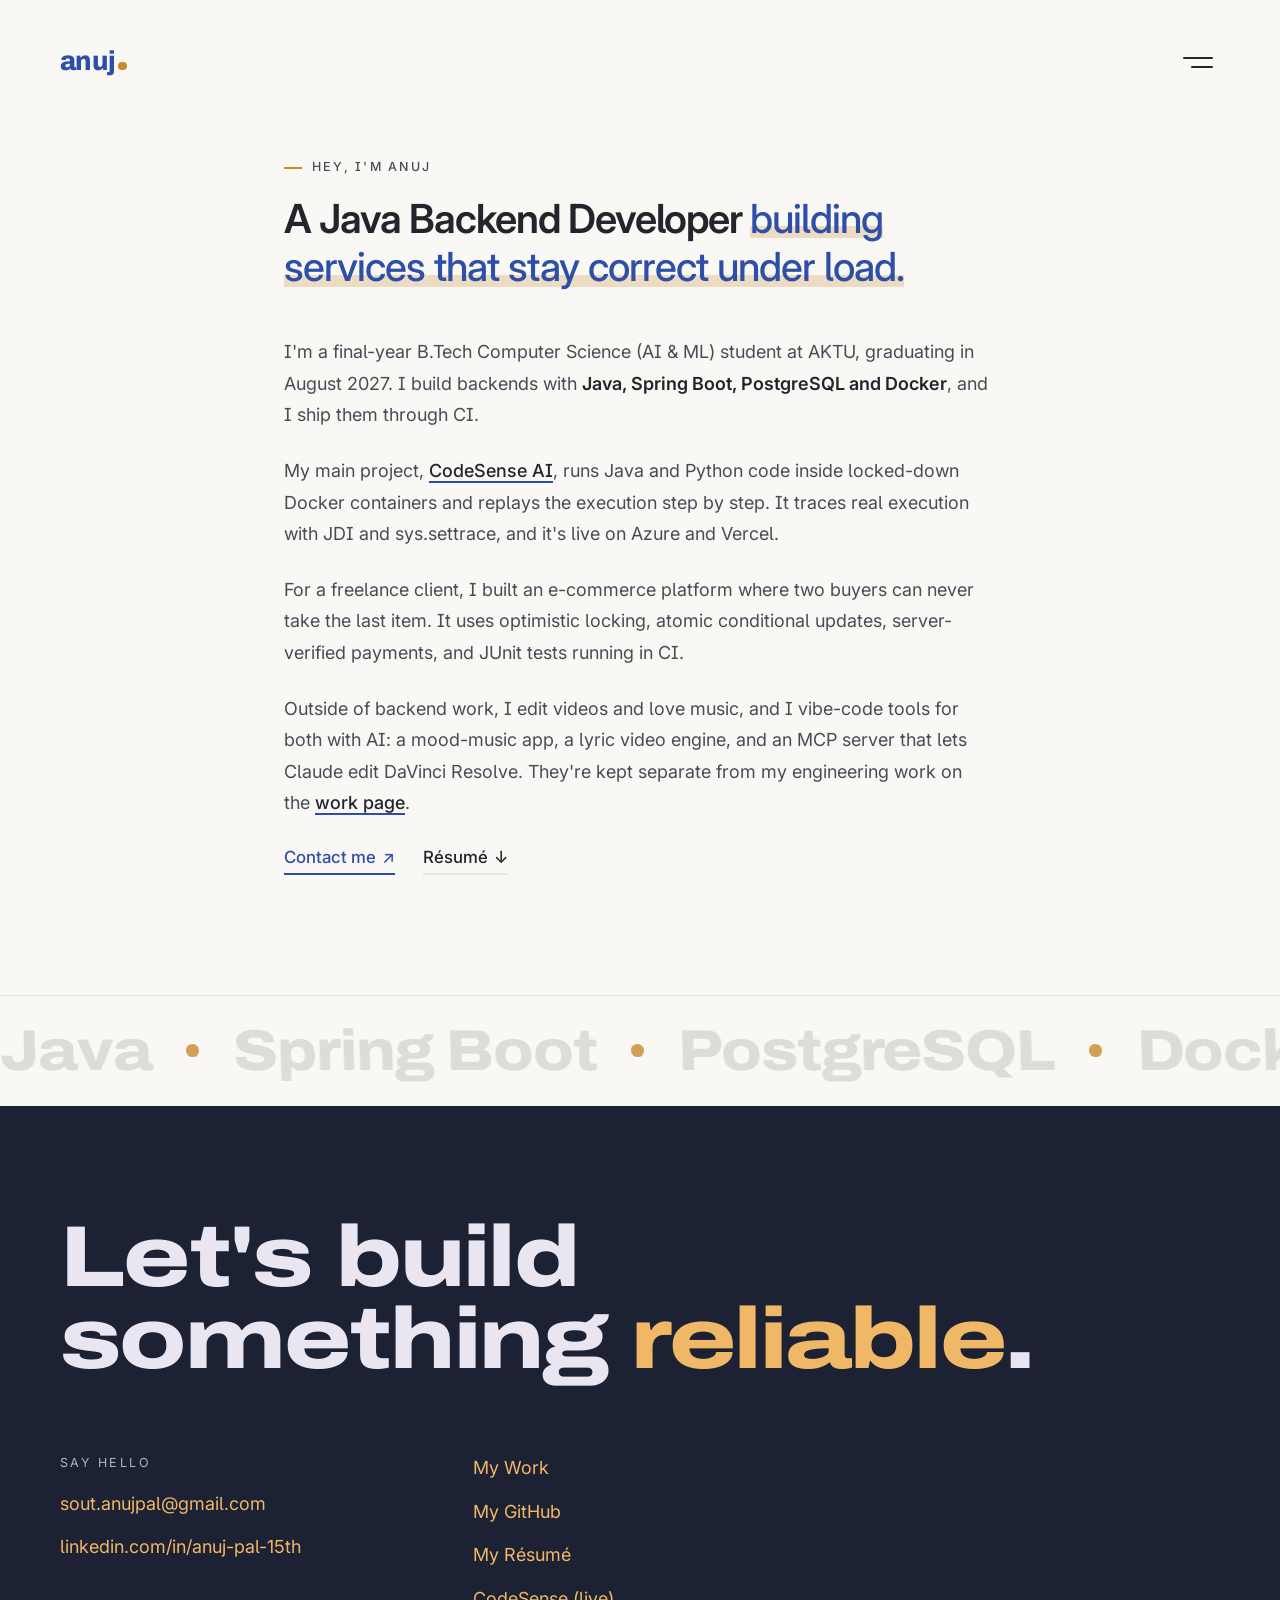
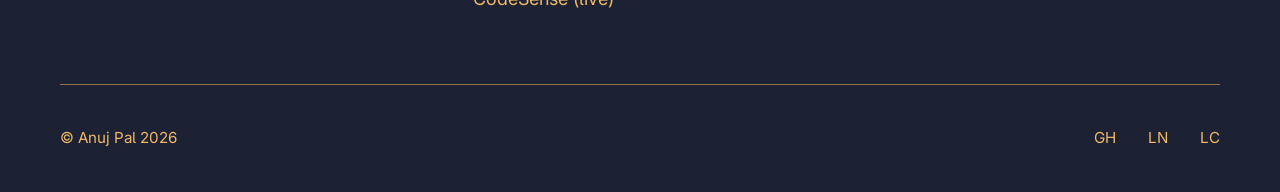
==== commit 84088b47: "Add résumé (phone removed), LeetCode link, page transitions, progress bar, magnetic CTAs, decode eff" ====
--- a/index.html
+++ b/index.html
@@ -17,6 +17,7 @@
   <script src="main.js" defer></script>
 </head>
 <body>
+  <div class="progress" aria-hidden="true"></div>
   <header class="gutter">
     <div class="shell">
       <a class="logo" href="./" aria-label="Anuj Pal, home">anuj<i aria-hidden="true"></i></a>
@@ -28,6 +29,7 @@
     <ul>
       <li><a href="work/">My Work</a></li>
       <li><a href="https://github.com/Anujpal-15th" target="_blank" rel="noopener">My GitHub</a></li>
+      <li><a href="assets/Anuj-Pal-Resume.pdf" target="_blank" rel="noopener">My Résumé</a></li>
       <li><a href="https://codesense-ai-phi.vercel.app" target="_blank" rel="noopener">CodeSense (live)</a></li>
     </ul>
     <p class="lbl">Say hello</p>
@@ -35,6 +37,7 @@
     <div class="socials">
       <a href="https://github.com/Anujpal-15th" target="_blank" rel="noopener">GH</a>
       <a href="https://www.linkedin.com/in/anuj-pal-15th/" target="_blank" rel="noopener">LN</a>
+      <a href="https://leetcode.com/Anuj_15th" target="_blank" rel="noopener">LC</a>
     </div>
   </nav>
 
@@ -47,7 +50,10 @@
         <p class="rise" style="animation-delay:.22s">My main project, <a href="https://codesense-ai-phi.vercel.app" target="_blank" rel="noopener">CodeSense AI</a>, runs Java and Python code inside locked-down Docker containers and replays the execution step by step. It traces real execution with JDI and sys.settrace, and it's live on Azure and Vercel.</p>
         <p class="rise" style="animation-delay:.28s">For a freelance client, I built an e-commerce platform where two buyers can never take the last item. It uses optimistic locking, atomic conditional updates, server-verified payments, and JUnit tests running in CI.</p>
         <p class="rise" style="animation-delay:.34s">Outside of backend work, I edit videos and love music, and I vibe-code tools for both with AI: a mood-music app, a lyric video engine, and an MCP server that lets Claude edit DaVinci Resolve. They're kept separate from my engineering work on the <a href="work/">work page</a>.</p>
-        <a class="cta rise" style="animation-delay:.4s" href="#contact">Contact me <span class="arr" aria-hidden="true">↗</span></a>
+        <div class="cta-row rise" style="animation-delay:.4s">
+          <a class="cta magnetic" href="#contact">Contact me <span class="arr" aria-hidden="true">↗</span></a>
+          <a class="cta ghost magnetic" href="assets/Anuj-Pal-Resume.pdf" target="_blank" rel="noopener">Résumé <span class="arr" aria-hidden="true">↓</span></a>
+        </div>
       </section>
     </div>
   </main>
@@ -56,6 +62,7 @@
 
   <footer class="gutter" id="contact">
     <div class="shell">
+      <p class="foot-big" aria-hidden="true">Let's build something <span>reliable</span>.</p>
       <div class="foot-top">
         <div>
           <p class="lbl">Say hello</p>
@@ -67,6 +74,7 @@
         <ul class="links">
           <li><a href="work/">My Work</a></li>
           <li><a href="https://github.com/Anujpal-15th" target="_blank" rel="noopener">My GitHub</a></li>
+      <li><a href="assets/Anuj-Pal-Resume.pdf" target="_blank" rel="noopener">My Résumé</a></li>
           <li><a href="https://codesense-ai-phi.vercel.app" target="_blank" rel="noopener">CodeSense (live)</a></li>
         </ul>
       </div>
@@ -75,6 +83,7 @@
         <nav aria-label="Profiles">
           <a href="https://github.com/Anujpal-15th" target="_blank" rel="noopener">GH</a>
           <a href="https://www.linkedin.com/in/anuj-pal-15th/" target="_blank" rel="noopener">LN</a>
+      <a href="https://leetcode.com/Anuj_15th" target="_blank" rel="noopener">LC</a>
         </nav>
       </div>
     </div>
--- a/styles.css
+++ b/styles.css
@@ -142,6 +142,45 @@
 .eyebrow::before { animation: grow .8s cubic-bezier(.2,.8,.2,1) backwards; }
 @keyframes grow { from { width: 0; } }
 
+/* home CTAs */
+.cta-row { display: flex; flex-wrap: wrap; gap: 28px; align-items: center; margin-top: 18px; }
+.cta-row .cta { margin-top: 0; }
+.cta.ghost { color: var(--ink); background-image: linear-gradient(var(--line), var(--line)); }
+.cta.ghost:hover { color: var(--accent); }
+.magnetic { transition: translate .35s cubic-bezier(.2,.8,.2,1), background-size .35s ease; }
+
+/* smooth fade between home and /work in browsers that support it */
+@view-transition { navigation: auto; }
+::view-transition-old(root) { animation: vt-out .22s ease both; }
+::view-transition-new(root) { animation: vt-in .38s cubic-bezier(.2,.8,.2,1) both; }
+@keyframes vt-out { to { opacity: 0; translate: 0 -8px; } }
+@keyframes vt-in { from { opacity: 0; translate: 0 12px; } }
+
+/* reading progress: a thin amber line along the top, driven by scroll position */
+.progress { position: fixed; z-index: 20; top: env(safe-area-inset-top, 0px); left: 0; right: 0; height: 3px; background: var(--amber); transform-origin: left; transform: scaleX(0); }
+@supports (animation-timeline: scroll()) {
+  .progress { animation: fill-x linear both; animation-timeline: scroll(root); }
+  @keyframes fill-x { to { transform: scaleX(1); } }
+}
+@supports not (animation-timeline: scroll()) { .progress { display: none; } }
+
+/* logo letters hop in a wave on hover */
+.logo .l { display: inline-block; }
+.logo:hover .l { animation: hop .5s cubic-bezier(.3,1.6,.5,1) calc(var(--i) * 45ms); }
+@keyframes hop { 40% { translate: 0 -0.22em; } }
+
+/* footer headline stretches wider as it scrolls into view */
+.foot-big {
+  margin: 0 0 72px; font-family: var(--display); line-height: .95; letter-spacing: -0.02em;
+  font-size: clamp(2.2rem, 7vw, 5.4rem); color: #E9E6F2;
+  font-variation-settings: "wdth" 125, "wght" 800; text-wrap: balance;
+}
+.foot-big span { color: var(--foot-ink); }
+@supports (animation-timeline: view()) {
+  .foot-big { animation: stretch linear both; animation-timeline: view(); animation-range: entry 10% cover 45%; }
+  @keyframes stretch { from { font-variation-settings: "wdth" 62, "wght" 250; } }
+}
+
 /* ticker band: tech stack scrolls slowly, leans with scroll speed */
 .ticker { overflow: hidden; border-top: 1px solid var(--line); padding-block: 26px; background: var(--bg); }
 .ticker-track { display: flex; width: max-content; animation: ticker 48s linear infinite; transform: skewX(var(--skew, 0deg)); }
@@ -168,6 +207,7 @@
 /* motion only, never hides text: if an animation stalls, the page still reads at full contrast */
 @keyframes rise { from { transform: translateY(14px); } }
 @media (prefers-reduced-motion: reduce) {
-  .rise, .headline .w, h1.headline em, .eyebrow::before, .ticker-track { animation: none; }
+  .rise, .headline .w, h1.headline em, .eyebrow::before, .ticker-track, .foot-big, .logo .l { animation: none !important; }
+  @view-transition { navigation: none; }
   *, *::before, *::after { transition: none !important; }
 }
